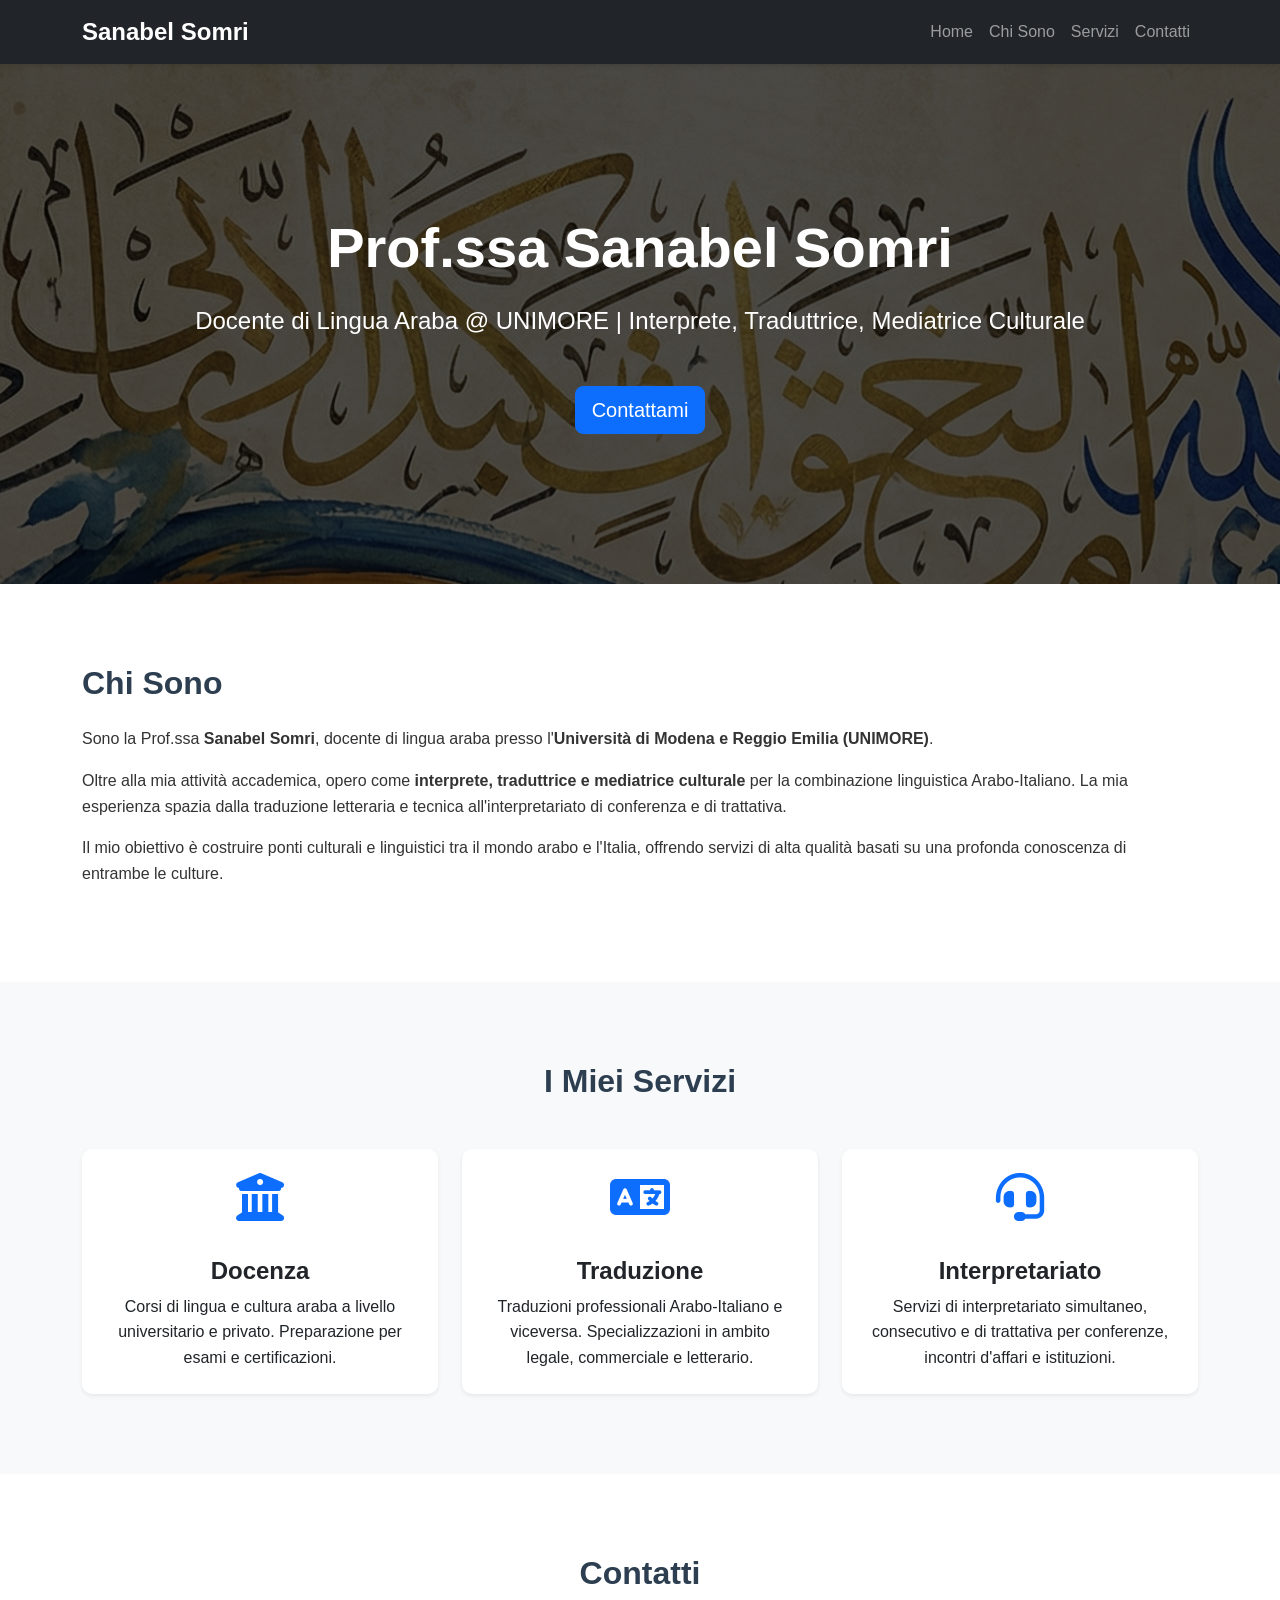
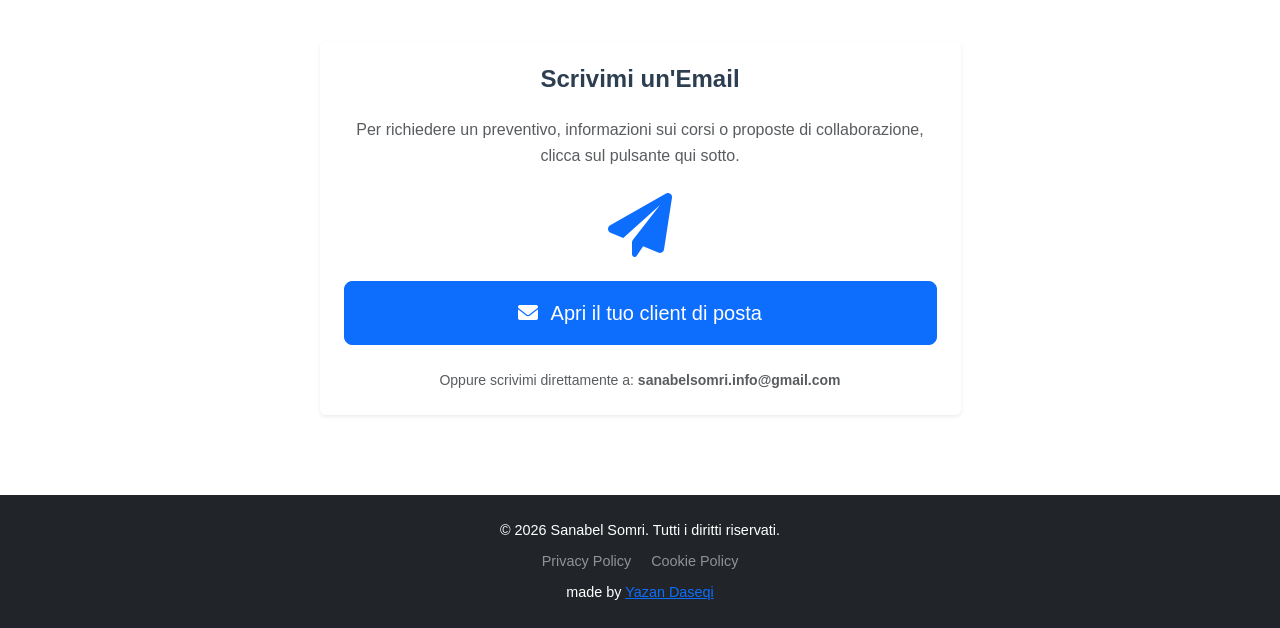
==== index.html @ 37f61016 "first commit" ====
<!DOCTYPE html>
<html lang="it">
<head>
    <meta charset="UTF-8">
    <meta name="viewport" content="width=device-width, initial-scale=1.0">
    <!-- Meta tag per la SEO e l'accessibilità -->
    <meta name="description" content="Sito ufficiale della Prof.ssa Sanabel Somri, Docente di Lingua Araba all'UNIMORE, Interprete e Traduttrice Arabo-Italiano. Corsi, traduzioni e interpretariato.">
    <title>Prof.ssa Sanabel Somri</title>
    <!-- Bootstrap CSS -->
    <link href="https://cdn.jsdelivr.net/npm/bootstrap@5.3.0/dist/css/bootstrap.min.css" rel="stylesheet">
    <!-- Font Awesome per le icone -->
    <link rel="stylesheet" href="https://cdnjs.cloudflare.com/ajax/libs/font-awesome/6.0.0/css/all.min.css">
    <!-- Custom CSS -->
    <link rel="stylesheet" href="style.css">

</head>
<body>

    <!-- Navbar -->
    <nav class="navbar navbar-expand-lg navbar-dark bg-dark sticky-top">
        <div class="container">
            <a class="navbar-brand" href="#">Sanabel Somri</a>
            <button class="navbar-toggler" type="button" data-bs-toggle="collapse" data-bs-target="#navbarNav">
                <span class="navbar-toggler-icon"></span>
            </button>
            <div class="collapse navbar-collapse" id="navbarNav">
                <ul class="navbar-nav ms-auto">
                    <li class="nav-item"><a class="nav-link" href="#home">Home</a></li>
                    <li class="nav-item"><a class="nav-link" href="#chi-sono">Chi Sono</a></li>
                    <li class="nav-item"><a class="nav-link" href="#servizi">Servizi</a></li>
                    <li class="nav-item"><a class="nav-link" href="#contatti">Contatti</a></li>
                </ul>
            </div>
        </div>
    </nav>

    <!-- Hero Section -->
    <header id="home" class="hero-section d-flex align-items-center">
        <div class="container">
            <h1 class="display-4 fw-bold">Prof.ssa Sanabel Somri</h1>
            <p class="lead">Docente di Lingua Araba @ UNIMORE | Interprete, Traduttrice, Mediatrice Culturale</p>
            <a href="#contatti" class="btn btn-primary btn-lg mt-3">Contattami</a>
        </div>
    </header>

    <!-- Chi Sono Section -->
    <section id="chi-sono" class="section-padding">
        <div class="container">
            <div class="row align-items-center">
                <div class="col-md-12">
                    <h2 class="mb-4">Chi Sono</h2>
                    <p>Sono la Prof.ssa <strong>Sanabel Somri</strong>, docente di lingua araba presso l'<strong>Università di Modena e Reggio Emilia (UNIMORE)</strong>.</p>
                    <p>Oltre alla mia attività accademica, opero come <strong>interprete, traduttrice e mediatrice culturale</strong> per la combinazione linguistica Arabo-Italiano. La mia esperienza spazia dalla traduzione letteraria e tecnica all'interpretariato di conferenza e di trattativa.</p>
                    <p>Il mio obiettivo è costruire ponti culturali e linguistici tra il mondo arabo e l'Italia, offrendo servizi di alta qualità basati su una profonda conoscenza di entrambe le culture.</p>
                </div>
            </div>
        </div>
    </section>

    <!-- Servizi Section -->
    <section id="servizi" class="section-padding bg-light">
        <div class="container">
            <h2 class="text-center mb-5">I Miei Servizi</h2>
            <div class="row g-4">
                <div class="col-md-4">
                    <div class="card service-card p-4 border-0 shadow-sm">
                        <div class="text-center mb-3">
                            <i class="fas fa-university fa-3x text-primary" aria-hidden="true"></i>
                        </div>
                        <h4 class="card-title text-center">Docenza</h4>
                        <p class="card-text text-center">Corsi di lingua e cultura araba a livello universitario e privato. Preparazione per esami e certificazioni.</p>
                    </div>
                </div>
                <div class="col-md-4">
                    <div class="card service-card p-4 border-0 shadow-sm">
                        <div class="text-center mb-3">
                            <i class="fas fa-language fa-3x text-primary" aria-hidden="true"></i>
                        </div>
                        <h4 class="card-title text-center">Traduzione</h4>
                        <p class="card-text text-center">Traduzioni professionali Arabo-Italiano e viceversa. Specializzazioni in ambito legale, commerciale e letterario.</p>
                    </div>
                </div>
                <div class="col-md-4">
                    <div class="card service-card p-4 border-0 shadow-sm">
                        <div class="text-center mb-3">
                            <i class="fas fa-headset fa-3x text-primary" aria-hidden="true"></i>
                        </div>
                        <h4 class="card-title text-center">Interpretariato</h4>
                        <p class="card-text text-center">Servizi di interpretariato simultaneo, consecutivo e di trattativa per conferenze, incontri d'affari e istituzioni.</p>
                    </div>
                </div>
            </div>
        </div>
    </section>

    <!-- Contatti Section -->
    <section id="contatti" class="section-padding">
        <div class="container">
            <h2 class="text-center mb-5">Contatti</h2>
            

            <div class="row justify-content-center">
                <div class="col-md-7">
                    <div class="card h-100 border-0 shadow-sm p-4 text-center d-flex flex-column justify-content-center">
                        <h4 class="mb-4">Scrivimi un'Email</h4>
                        <p class="mb-4 text-muted">
                            Per richiedere un preventivo, informazioni sui corsi o proposte di collaborazione, clicca sul pulsante qui sotto.
                        </p>

                        <i class="fas fa-paper-plane fa-4x text-primary mb-4" aria-hidden="true"></i>

                        <a href="mailto:sanabelsomri.info@gmail.com?subject=Richiesta%20informazioni%20dal%20sito%20web" class="btn btn-primary btn-lg w-100 py-3 mt-auto">
                            <i class="fas fa-envelope me-2" aria-hidden="true"></i> Apri il tuo client di posta
                        </a>

                        <div class="mt-4 small text-muted">
                            Oppure scrivimi direttamente a: <strong>sanabelsomri.info@gmail.com</strong>
                        </div>
                    </div>
                </div>
            </div>
        </div>
    </section>

    <!-- Footer -->
    <footer class="bg-dark text-white py-4 text-center">
        <div class="container">
            <p class="mb-0">&copy; 2026 Sanabel Somri. Tutti i diritti riservati.</p>
        </div>
        <div class="mt-2">
                <a href="privacy.html" class="text-white-50 text-decoration-none me-3">Privacy Policy</a>
                <a href="cookie.html" class="text-white-50 text-decoration-none">Cookie Policy</a>
        </div>
                <div class="mt-2">made by <a href="https://github.com/Yaz4">Yazan Daseqi</a></div>

    </footer>

    <!-- Bootstrap JS -->
    <script src="https://cdn.jsdelivr.net/npm/bootstrap@5.3.0/dist/js/bootstrap.bundle.min.js"></script>
</body>
</html>
---- style.css ----
/* Global Styles */
body {
    font-family: 'Segoe UI', Tahoma, Geneva, Verdana, sans-serif;
    line-height: 1.6;
    color: #333;
}

h1, h2, h3, h4, h5, h6 {
    font-weight: 700;
    color: #2c3e50;
}

/* Navbar Customization */
.navbar {
    box-shadow: 0 2px 4px rgba(0,0,0,0.1);
}

.navbar-brand {
    font-weight: bold;
    font-size: 1.5rem;
}

/* Hero Section */
.hero-section {
    /* Fallback background color */
    background-color: #2c3e50;
    /* Gradient overlay */
    background-image: linear-gradient(rgba(0, 0, 0, 0.7), rgba(0, 0, 0, 0.7)), url('./sfondo calligrafia.png');
    color: white;
    padding: 150px 0;
    text-align: center;
    margin-bottom: 0;
}

.hero-section h1 {
    color: white;
    margin-bottom: 20px;
}

.hero-section .lead {
    font-size: 1.5rem;
    margin-bottom: 30px;
    font-weight: 300;
}

/* Section Padding */
.section-padding {
    padding: 80px 0;
}

/* Service Cards */
.service-card {
    transition: all 0.3s ease;
    border-radius: 10px;
    background: white;
    height: 100%;
}

.service-card:hover {
    transform: translateY(-10px);
    box-shadow: 0 15px 30px rgba(0,0,0,0.1) !important;
}

.service-card i {
    color: #3498db; /* Primary color */
    margin-bottom: 20px;
}

/* Contact Section */
.contact-item {
    text-align: center;
    padding: 20px;
    min-width: 200px;
}

.contact-item i {
    color: #3498db;
    margin-bottom: 15px;
}

.contact-item a {
    color: #333;
    font-weight: 500;
    transition: color 0.3s;
}

.contact-item a:hover {
    color: #3498db;
}

/* Footer */
footer {
    background-color: #2c3e50;
    color: rgba(255,255,255,0.7);
    padding: 30px 0;
    font-size: 0.9rem;
}
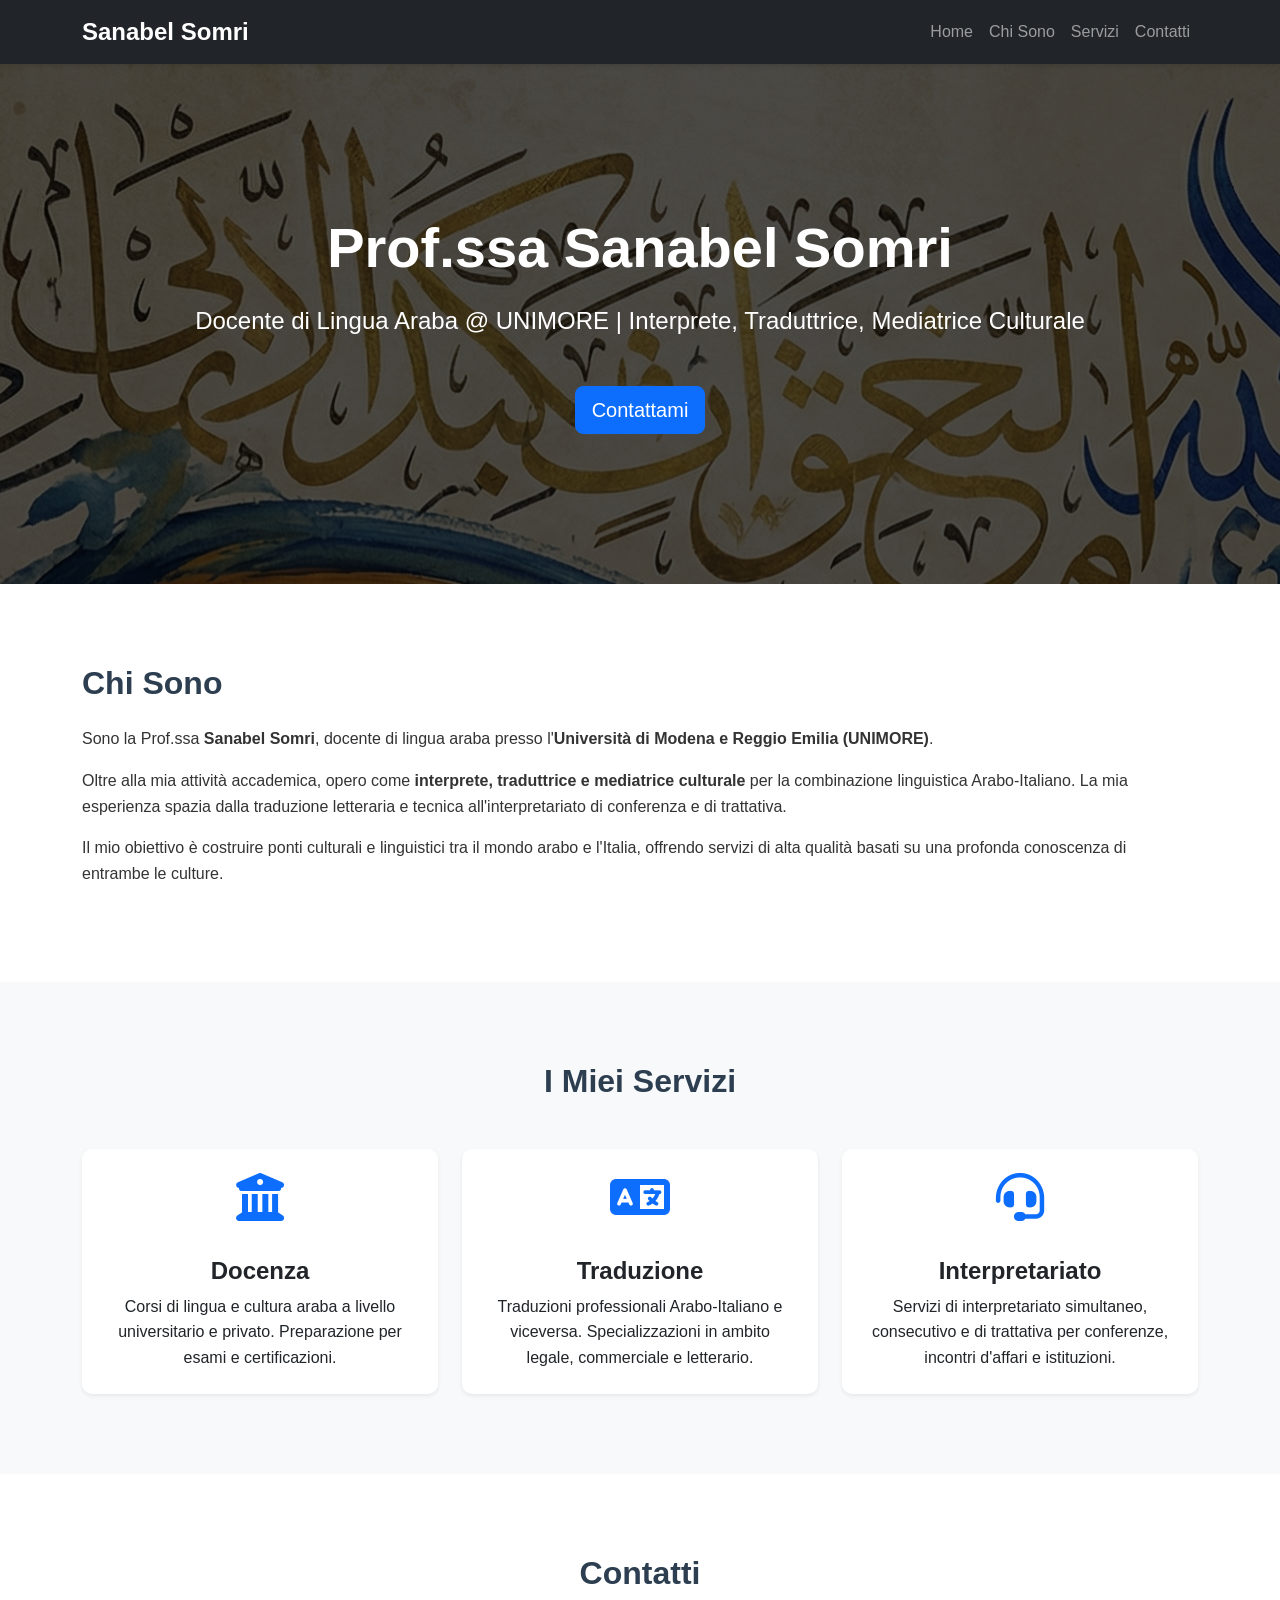
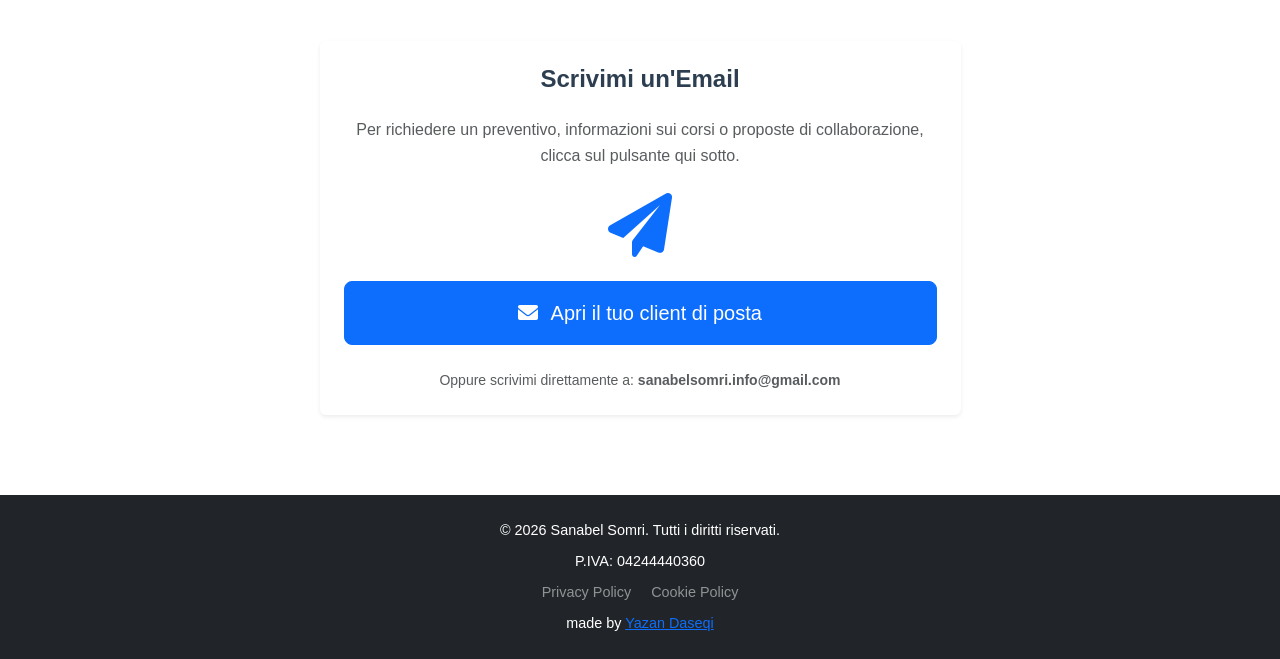
==== commit 279307fb: "P.IVA added" ====
--- a/index.html
+++ b/index.html
@@ -127,6 +127,8 @@
         <div class="container">
             <p class="mb-0">&copy; 2026 Sanabel Somri. Tutti i diritti riservati.</p>
         </div>
+        <div class="mt-2">P.IVA: 04244440360</a></div>
+
         <div class="mt-2">
                 <a href="privacy.html" class="text-white-50 text-decoration-none me-3">Privacy Policy</a>
                 <a href="cookie.html" class="text-white-50 text-decoration-none">Cookie Policy</a>
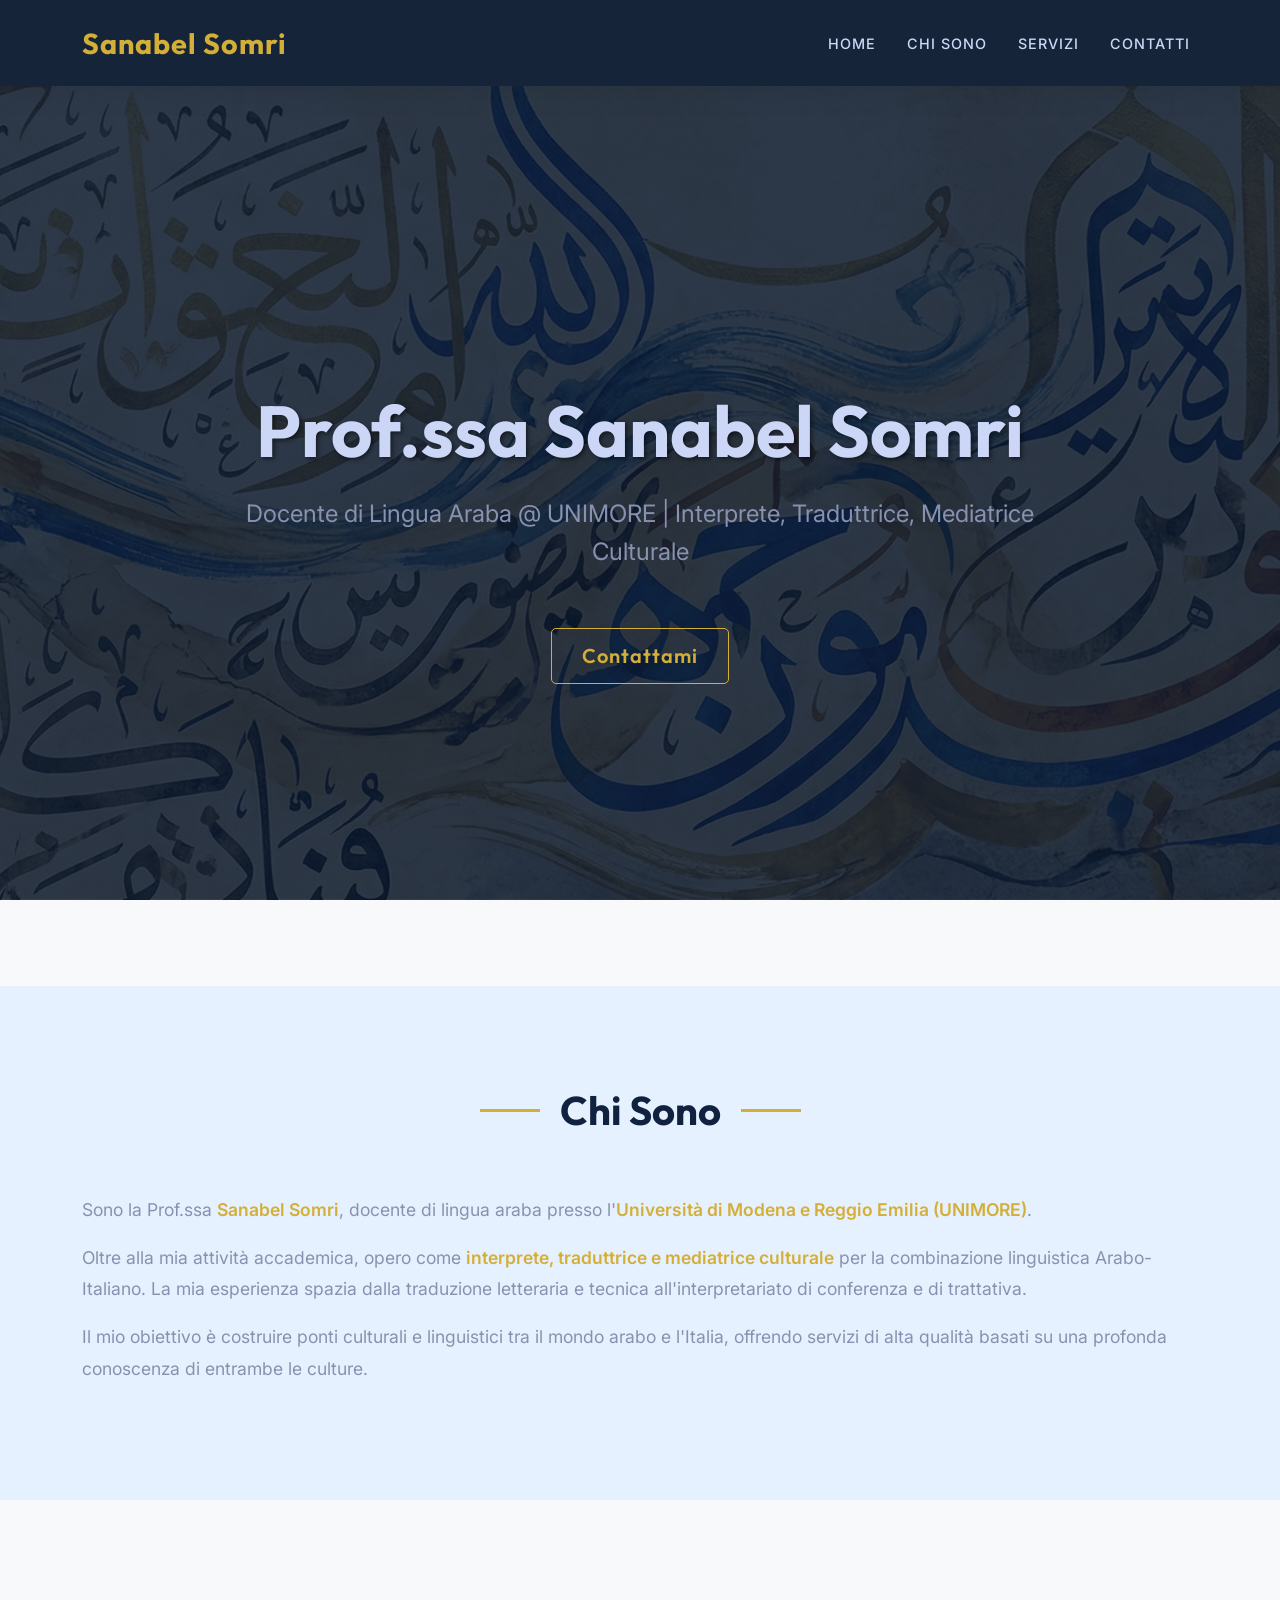
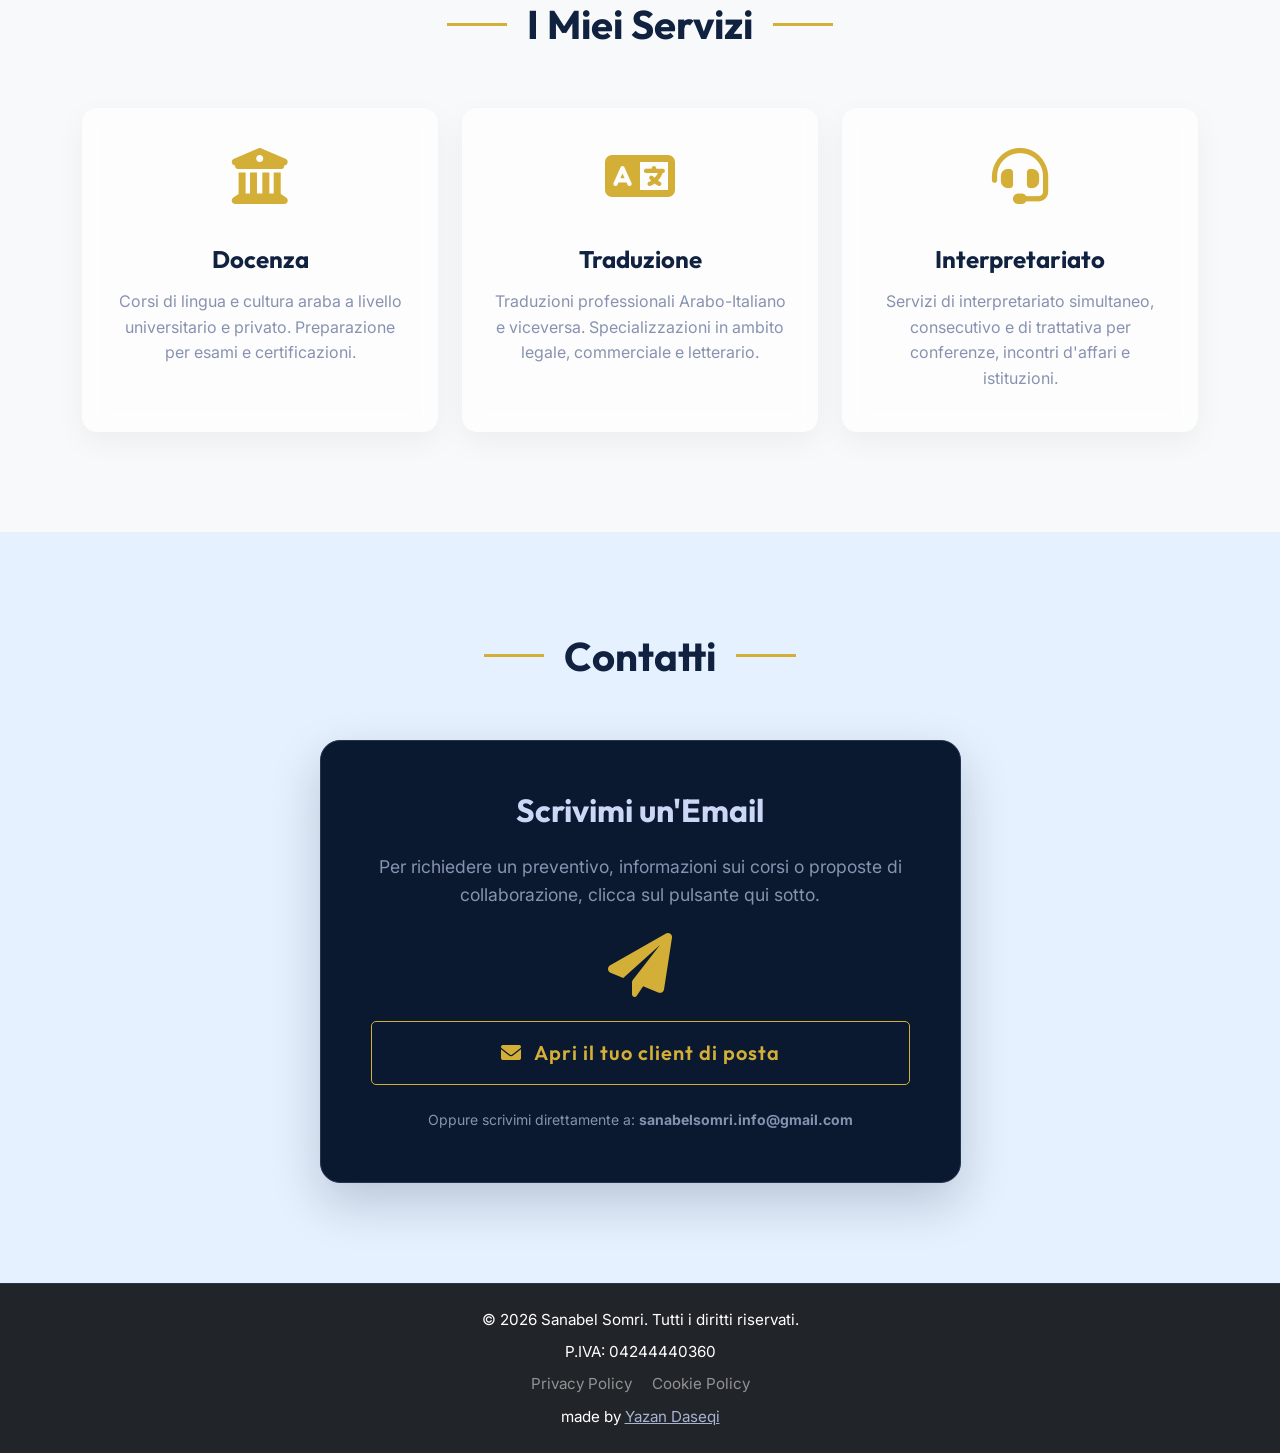
==== commit a4239a33: "personal portfolio added, restyling" ====
--- a/index.html
+++ b/index.html
@@ -5,14 +5,56 @@
     <meta name="viewport" content="width=device-width, initial-scale=1.0">
     <!-- Meta tag per la SEO e l'accessibilità -->
     <meta name="description" content="Sito ufficiale della Prof.ssa Sanabel Somri, Docente di Lingua Araba all'UNIMORE, Interprete e Traduttrice Arabo-Italiano. Corsi, traduzioni e interpretariato.">
-    <title>Prof.ssa Sanabel Somri</title>
+    <meta name="google-site-verification" content="mqMObWRAL7nBbNqwJmrEKO1M_ycxsN4a1H0t5RjBO6Q" />
+    <title>Prof.ssa Sanabel Somri - Docente, Interprete e Traduttrice Arabo</title>
     <!-- Bootstrap CSS -->
     <link href="https://cdn.jsdelivr.net/npm/bootstrap@5.3.0/dist/css/bootstrap.min.css" rel="stylesheet">
     <!-- Font Awesome per le icone -->
     <link rel="stylesheet" href="https://cdnjs.cloudflare.com/ajax/libs/font-awesome/6.0.0/css/all.min.css">
+    <!-- Google Fonts -->
+    <link rel="preconnect" href="https://fonts.googleapis.com">
+    <link rel="preconnect" href="https://fonts.gstatic.com" crossorigin>
+    <link href="https://fonts.googleapis.com/css2?family=Inter:wght@300;400;500;600&family=Outfit:wght@400;600;700&display=swap" rel="stylesheet">
+    
+    <!-- AOS CSS for animations -->
+    <link href="https://unpkg.com/aos@2.3.1/dist/aos.css" rel="stylesheet">
+    
     <!-- Custom CSS -->
     <link rel="stylesheet" href="style.css">
-
+    <script type="application/ld+json">
+    {
+    "@context": "https://schema.org",
+    "@type": "Person",
+    "name": "Sanabel Somri",
+    "honorificPrefix": "Prof.ssa",
+    "jobTitle": [
+        "Docente di Lingua Araba",
+        "Interprete",
+        "Traduttrice",
+        "Mediatrice Culturale"
+    ],
+    "url": "https://somrisanabel.com/",
+    "email": "sanabelsomri.info@gmail.com",
+    "affiliation": {
+        "@type": "Organization",
+        "name": "Università di Modena e Reggio Emilia",
+        "alternateName": "UNIMORE"
+    },
+    "knowsLanguage": [
+        {
+        "@type": "Language",
+        "name": "Arabic",
+        "alternateName": "ar"
+        },
+        {
+        "@type": "Language",
+        "name": "Italian",
+        "alternateName": "it"
+        }
+    ],
+    "description": "Docente di Lingua Araba presso UNIMORE, Interprete, Traduttrice e Mediatrice Culturale per la combinazione Arabo-Italiano."
+    }
+    </script>
 </head>
 <body>
 
@@ -36,8 +78,8 @@
 
     <!-- Hero Section -->
     <header id="home" class="hero-section d-flex align-items-center">
-        <div class="container">
-            <h1 class="display-4 fw-bold">Prof.ssa Sanabel Somri</h1>
+        <div class="container" data-aos="fade-up" data-aos-duration="1000">
+            <h1 class="fw-bold">Prof.ssa Sanabel Somri</h1>
             <p class="lead">Docente di Lingua Araba @ UNIMORE | Interprete, Traduttrice, Mediatrice Culturale</p>
             <a href="#contatti" class="btn btn-primary btn-lg mt-3">Contattami</a>
         </div>
@@ -47,8 +89,8 @@
     <section id="chi-sono" class="section-padding">
         <div class="container">
             <div class="row align-items-center">
-                <div class="col-md-12">
-                    <h2 class="mb-4">Chi Sono</h2>
+                <div class="col-md-12" data-aos="fade-up" data-aos-duration="1000">
+                    <h2 class="section-title">Chi Sono</h2>
                     <p>Sono la Prof.ssa <strong>Sanabel Somri</strong>, docente di lingua araba presso l'<strong>Università di Modena e Reggio Emilia (UNIMORE)</strong>.</p>
                     <p>Oltre alla mia attività accademica, opero come <strong>interprete, traduttrice e mediatrice culturale</strong> per la combinazione linguistica Arabo-Italiano. La mia esperienza spazia dalla traduzione letteraria e tecnica all'interpretariato di conferenza e di trattativa.</p>
                     <p>Il mio obiettivo è costruire ponti culturali e linguistici tra il mondo arabo e l'Italia, offrendo servizi di alta qualità basati su una profonda conoscenza di entrambe le culture.</p>
@@ -60,30 +102,30 @@
     <!-- Servizi Section -->
     <section id="servizi" class="section-padding bg-light">
         <div class="container">
-            <h2 class="text-center mb-5">I Miei Servizi</h2>
+            <h2 class="section-title" data-aos="fade-up">I Miei Servizi</h2>
             <div class="row g-4">
-                <div class="col-md-4">
-                    <div class="card service-card p-4 border-0 shadow-sm">
+                <div class="col-md-4" data-aos="fade-up" data-aos-delay="100">
+                    <div class="card service-card border-0">
                         <div class="text-center mb-3">
-                            <i class="fas fa-university fa-3x text-primary" aria-hidden="true"></i>
+                            <i class="fas fa-university" aria-hidden="true"></i>
                         </div>
                         <h4 class="card-title text-center">Docenza</h4>
                         <p class="card-text text-center">Corsi di lingua e cultura araba a livello universitario e privato. Preparazione per esami e certificazioni.</p>
                     </div>
                 </div>
-                <div class="col-md-4">
-                    <div class="card service-card p-4 border-0 shadow-sm">
+                <div class="col-md-4" data-aos="fade-up" data-aos-delay="200">
+                    <div class="card service-card border-0">
                         <div class="text-center mb-3">
-                            <i class="fas fa-language fa-3x text-primary" aria-hidden="true"></i>
+                            <i class="fas fa-language" aria-hidden="true"></i>
                         </div>
                         <h4 class="card-title text-center">Traduzione</h4>
                         <p class="card-text text-center">Traduzioni professionali Arabo-Italiano e viceversa. Specializzazioni in ambito legale, commerciale e letterario.</p>
                     </div>
                 </div>
-                <div class="col-md-4">
-                    <div class="card service-card p-4 border-0 shadow-sm">
+                <div class="col-md-4" data-aos="fade-up" data-aos-delay="300">
+                    <div class="card service-card border-0">
                         <div class="text-center mb-3">
-                            <i class="fas fa-headset fa-3x text-primary" aria-hidden="true"></i>
+                            <i class="fas fa-headset" aria-hidden="true"></i>
                         </div>
                         <h4 class="card-title text-center">Interpretariato</h4>
                         <p class="card-text text-center">Servizi di interpretariato simultaneo, consecutivo e di trattativa per conferenze, incontri d'affari e istituzioni.</p>
@@ -96,24 +138,24 @@
     <!-- Contatti Section -->
     <section id="contatti" class="section-padding">
         <div class="container">
-            <h2 class="text-center mb-5">Contatti</h2>
+            <h2 class="section-title" data-aos="fade-up">Contatti</h2>
             
 
             <div class="row justify-content-center">
-                <div class="col-md-7">
-                    <div class="card h-100 border-0 shadow-sm p-4 text-center d-flex flex-column justify-content-center">
+                <div class="col-md-7" data-aos="zoom-in" data-aos-duration="800">
+                    <div class="contact-card text-center d-flex flex-column justify-content-center">
                         <h4 class="mb-4">Scrivimi un'Email</h4>
-                        <p class="mb-4 text-muted">
+                        <p class="mb-4">
                             Per richiedere un preventivo, informazioni sui corsi o proposte di collaborazione, clicca sul pulsante qui sotto.
                         </p>
 
-                        <i class="fas fa-paper-plane fa-4x text-primary mb-4" aria-hidden="true"></i>
+                        <i class="fas fa-paper-plane fa-4x mb-4" aria-hidden="true"></i>
 
                         <a href="mailto:sanabelsomri.info@gmail.com?subject=Richiesta%20informazioni%20dal%20sito%20web" class="btn btn-primary btn-lg w-100 py-3 mt-auto">
                             <i class="fas fa-envelope me-2" aria-hidden="true"></i> Apri il tuo client di posta
                         </a>
 
-                        <div class="mt-4 small text-muted">
+                        <div class="mt-4 small" style="color: var(--slate);">
                             Oppure scrivimi direttamente a: <strong>sanabelsomri.info@gmail.com</strong>
                         </div>
                     </div>
@@ -127,17 +169,26 @@
         <div class="container">
             <p class="mb-0">&copy; 2026 Sanabel Somri. Tutti i diritti riservati.</p>
         </div>
-        <div class="mt-2">P.IVA: 04244440360</a></div>
+        <div class="mt-2">P.IVA: 04244440360</div>
 
         <div class="mt-2">
                 <a href="privacy.html" class="text-white-50 text-decoration-none me-3">Privacy Policy</a>
                 <a href="cookie.html" class="text-white-50 text-decoration-none">Cookie Policy</a>
         </div>
-                <div class="mt-2">made by <a href="https://github.com/Yaz4">Yazan Daseqi</a></div>
+                <div class="mt-2">made by <a href="https://personal-portfolio.dsqyzn.workers.dev/">Yazan Daseqi</a></div>
 
     </footer>
 
     <!-- Bootstrap JS -->
     <script src="https://cdn.jsdelivr.net/npm/bootstrap@5.3.0/dist/js/bootstrap.bundle.min.js"></script>
+    
+    <!-- AOS JS -->
+    <script src="https://unpkg.com/aos@2.3.1/dist/aos.js"></script>
+    <script>
+        AOS.init({
+            once: true, 
+            offset: 100, 
+        });
+    </script>
 </body>
 </html>
--- a/style.css
+++ b/style.css
@@ -1,97 +1,329 @@
-/* Global Styles */
+:root {
+    --primary-color: #d4af37; /* Warm Gold */
+    --primary-hover: #b5952f;
+    --dark-navy: #0a192f;
+    --light-navy: #112240;
+    --lightest-navy: #233554;
+    --slate: #8892b0;
+    --light-slate: #a8b2d1;
+    --lightest-slate: #ccd6f6;
+    --white: #e6f1ff;
+    --bg-light: #f8f9fa;
+    --font-heading: 'Outfit', sans-serif;
+    --font-body: 'Inter', sans-serif;
+}
+
 body {
-    font-family: 'Segoe UI', Tahoma, Geneva, Verdana, sans-serif;
+    font-family: var(--font-body);
     line-height: 1.6;
-    color: #333;
+    color: var(--light-navy);
+    background-color: var(--bg-light);
 }
 
 h1, h2, h3, h4, h5, h6 {
+    font-family: var(--font-heading);
     font-weight: 700;
-    color: #2c3e50;
+    color: var(--dark-navy);
+}
+
+/* Custom Scrollbar */
+::-webkit-scrollbar {
+    width: 10px;
+}
+::-webkit-scrollbar-track {
+    background: var(--dark-navy);
+}
+::-webkit-scrollbar-thumb {
+    background: var(--lightest-navy);
+    border-radius: 5px;
+}
+::-webkit-scrollbar-thumb:hover {
+    background: var(--slate);
 }
 
 /* Navbar Customization */
 .navbar {
-    box-shadow: 0 2px 4px rgba(0,0,0,0.1);
+    background-color: rgba(10, 25, 47, 0.95) !important;
+    backdrop-filter: blur(10px);
+    -webkit-backdrop-filter: blur(10px);
+    box-shadow: 0 4px 30px rgba(0, 0, 0, 0.1);
+    transition: all 0.3s ease;
+    padding: 15px 0;
 }
 
 .navbar-brand {
-    font-weight: bold;
-    font-size: 1.5rem;
+    font-family: var(--font-heading);
+    font-weight: 700;
+    font-size: 1.8rem;
+    color: var(--primary-color) !important;
+    letter-spacing: 1px;
+}
+
+.nav-link {
+    color: var(--lightest-slate) !important;
+    font-weight: 500;
+    text-transform: uppercase;
+    font-size: 0.9rem;
+    letter-spacing: 1px;
+    margin-left: 15px;
+    transition: color 0.3s ease;
+    position: relative;
+}
+
+.nav-link::after {
+    content: '';
+    position: absolute;
+    width: 0;
+    height: 2px;
+    bottom: 0;
+    left: 0;
+    background-color: var(--primary-color);
+    transition: width 0.3s ease;
+}
+
+.nav-link:hover {
+    color: var(--primary-color) !important;
+}
+
+.nav-link:hover::after {
+    width: 100%;
+}
+
+/* Buttons */
+.btn-primary {
+    background-color: transparent;
+    color: var(--primary-color);
+    border: 1px solid var(--primary-color);
+    padding: 12px 30px;
+    border-radius: 5px;
+    font-family: var(--font-heading);
+    font-weight: 600;
+    letter-spacing: 1px;
+    transition: all 0.3s ease;
+}
+
+.btn-primary:hover {
+    background-color: rgba(212, 175, 55, 0.1);
+    color: var(--primary-color);
+    border-color: var(--primary-color);
+    transform: translateY(-3px);
+    box-shadow: 0 10px 20px -10px rgba(212, 175, 55, 0.5);
 }
 
 /* Hero Section */
 .hero-section {
-    /* Fallback background color */
-    background-color: #2c3e50;
-    /* Gradient overlay */
-    background-image: linear-gradient(rgba(0, 0, 0, 0.7), rgba(0, 0, 0, 0.7)), url('./sfondo calligrafia.png');
-    color: white;
+    background-color: var(--dark-navy);
+    background-image: linear-gradient(rgba(10, 25, 47, 0.85), rgba(10, 25, 47, 0.85)), url('./sfondo_calligrafia.png');
+    background-size: cover;
+    background-position: center;
+    background-attachment: fixed; /* Parallax effect */
+    color: var(--lightest-slate);
+    min-height: 100vh;
     padding: 150px 0;
     text-align: center;
     margin-bottom: 0;
+    position: relative;
+    overflow: hidden;
 }
 
 .hero-section h1 {
-    color: white;
+    color: var(--lightest-slate);
+    font-size: 4.5rem;
     margin-bottom: 20px;
+    text-shadow: 2px 2px 4px rgba(0,0,0,0.5);
 }
 
 .hero-section .lead {
+    color: var(--slate);
     font-size: 1.5rem;
-    margin-bottom: 30px;
-    font-weight: 300;
+    margin-bottom: 40px;
+    font-weight: 400;
+    max-width: 800px;
+    margin-left: auto;
+    margin-right: auto;
 }
 
 /* Section Padding */
 .section-padding {
-    padding: 80px 0;
+    padding: 100px 0;
+}
+
+/* Typography elements */
+.section-title {
+    display: flex;
+    align-items: center;
+    justify-content: center;
+    margin-bottom: 60px;
+    font-size: 2.5rem;
+    color: var(--light-navy);
+}
+
+.section-title::after {
+    content: "";
+    display: block;
+    width: 60px;
+    height: 3px;
+    background-color: var(--primary-color);
+    margin-left: 20px;
+}
+
+.section-title::before {
+    content: "";
+    display: block;
+    width: 60px;
+    height: 3px;
+    background-color: var(--primary-color);
+    margin-right: 20px;
+}
+
+/* Chi Sono Section */
+#chi-sono {
+    background-color: var(--white);
+}
+
+#chi-sono p {
+    font-size: 1.1rem;
+    color: var(--slate);
+    line-height: 1.8;
+}
+
+#chi-sono strong {
+    color: var(--primary-color);
+    font-weight: 600;
 }
 
 /* Service Cards */
+#servizi {
+    background-color: var(--bg-light);
+}
+
 .service-card {
-    transition: all 0.3s ease;
-    border-radius: 10px;
-    background: white;
+    background: rgba(255, 255, 255, 0.7);
+    backdrop-filter: blur(10px);
+    -webkit-backdrop-filter: blur(10px);
+    border: 1px solid rgba(255, 255, 255, 0.3);
+    border-radius: 15px;
+    padding: 40px 30px !important;
     height: 100%;
+    transition: all 0.4s cubic-bezier(0.175, 0.885, 0.32, 1.275);
+    box-shadow: 0 10px 30px rgba(0,0,0,0.05);
+    position: relative;
+    overflow: hidden;
+    z-index: 1;
+}
+
+.service-card::before {
+    content: "";
+    position: absolute;
+    top: 0;
+    left: 0;
+    width: 100%;
+    height: 0;
+    background: var(--dark-navy);
+    transition: all 0.4s ease;
+    z-index: -1;
+    border-radius: 15px;
+}
+
+.service-card:hover::before {
+    height: 100%;
 }
 
 .service-card:hover {
-    transform: translateY(-10px);
-    box-shadow: 0 15px 30px rgba(0,0,0,0.1) !important;
+    transform: translateY(-15px);
+    box-shadow: 0 20px 40px rgba(0,0,0,0.1);
 }
 
 .service-card i {
-    color: #3498db; /* Primary color */
-    margin-bottom: 20px;
+    color: var(--primary-color);
+    font-size: 3.5rem;
+    margin-bottom: 25px;
+    transition: all 0.4s ease;
+}
+
+.service-card h4 {
+    color: var(--light-navy);
+    font-size: 1.5rem;
+    margin-bottom: 15px;
+    transition: all 0.4s ease;
+}
+
+.service-card p {
+    color: var(--slate);
+    transition: all 0.4s ease;
+}
+
+.service-card:hover i,
+.service-card:hover h4,
+.service-card:hover p {
+    color: var(--lightest-slate);
 }
 
 /* Contact Section */
-.contact-item {
-    text-align: center;
-    padding: 20px;
-    min-width: 200px;
-}
-
-.contact-item i {
-    color: #3498db;
-    margin-bottom: 15px;
-}
-
-.contact-item a {
-    color: #333;
-    font-weight: 500;
-    transition: color 0.3s;
-}
-
-.contact-item a:hover {
-    color: #3498db;
+#contatti {
+    background-color: var(--white);
+}
+
+.contact-card {
+    background: var(--dark-navy);
+    border-radius: 20px;
+    padding: 50px;
+    box-shadow: 0 20px 50px rgba(10, 25, 47, 0.2);
+    color: var(--lightest-slate);
+    border: 1px solid var(--lightest-navy);
+}
+
+.contact-card h4 {
+    color: var(--lightest-slate);
+    font-size: 2rem;
+}
+
+.contact-card p {
+    color: var(--slate);
+    font-size: 1.1rem;
+}
+
+.contact-card i.fa-paper-plane {
+    color: var(--primary-color) !important;
+    animation: float 3s ease-in-out infinite;
+}
+
+@keyframes float {
+    0% { transform: translateY(0px); }
+    50% { transform: translateY(-15px); }
+    100% { transform: translateY(0px); }
 }
 
 /* Footer */
 footer {
-    background-color: #2c3e50;
-    color: rgba(255,255,255,0.7);
-    padding: 30px 0;
-    font-size: 0.9rem;
-}
+    background-color: var(--dark-navy);
+    color: var(--slate);
+    padding: 40px 0;
+    font-size: 0.95rem;
+    border-top: 1px solid var(--lightest-navy);
+}
+
+footer a {
+    color: var(--light-slate) !important;
+    transition: color 0.3s ease;
+}
+
+footer a:hover {
+    color: var(--primary-color) !important;
+}
+
+/* Responsive adjustments */
+@media (max-width: 768px) {
+    .hero-section h1 {
+        font-size: 3rem;
+    }
+    .hero-section .lead {
+        font-size: 1.2rem;
+    }
+    .section-title {
+        font-size: 2rem;
+    }
+    .section-title::before, .section-title::after {
+        width: 30px;
+    }
+}
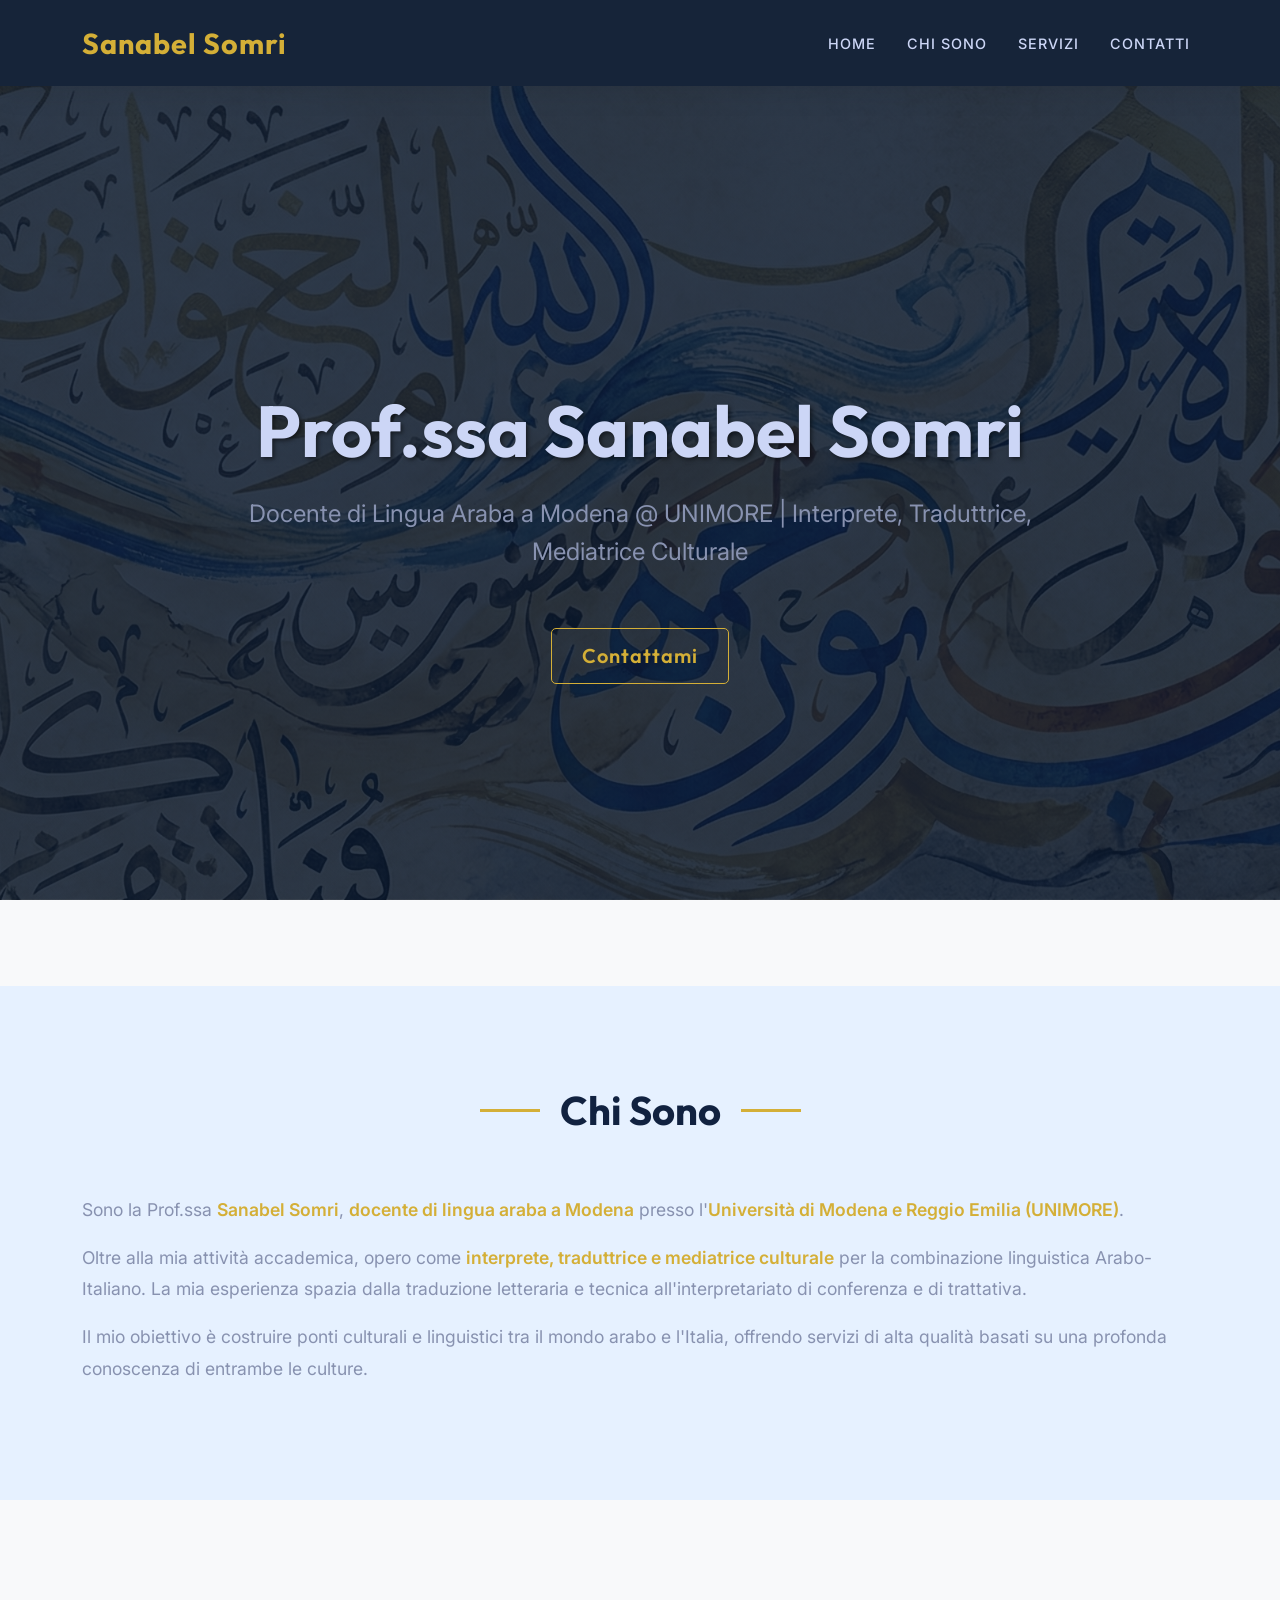
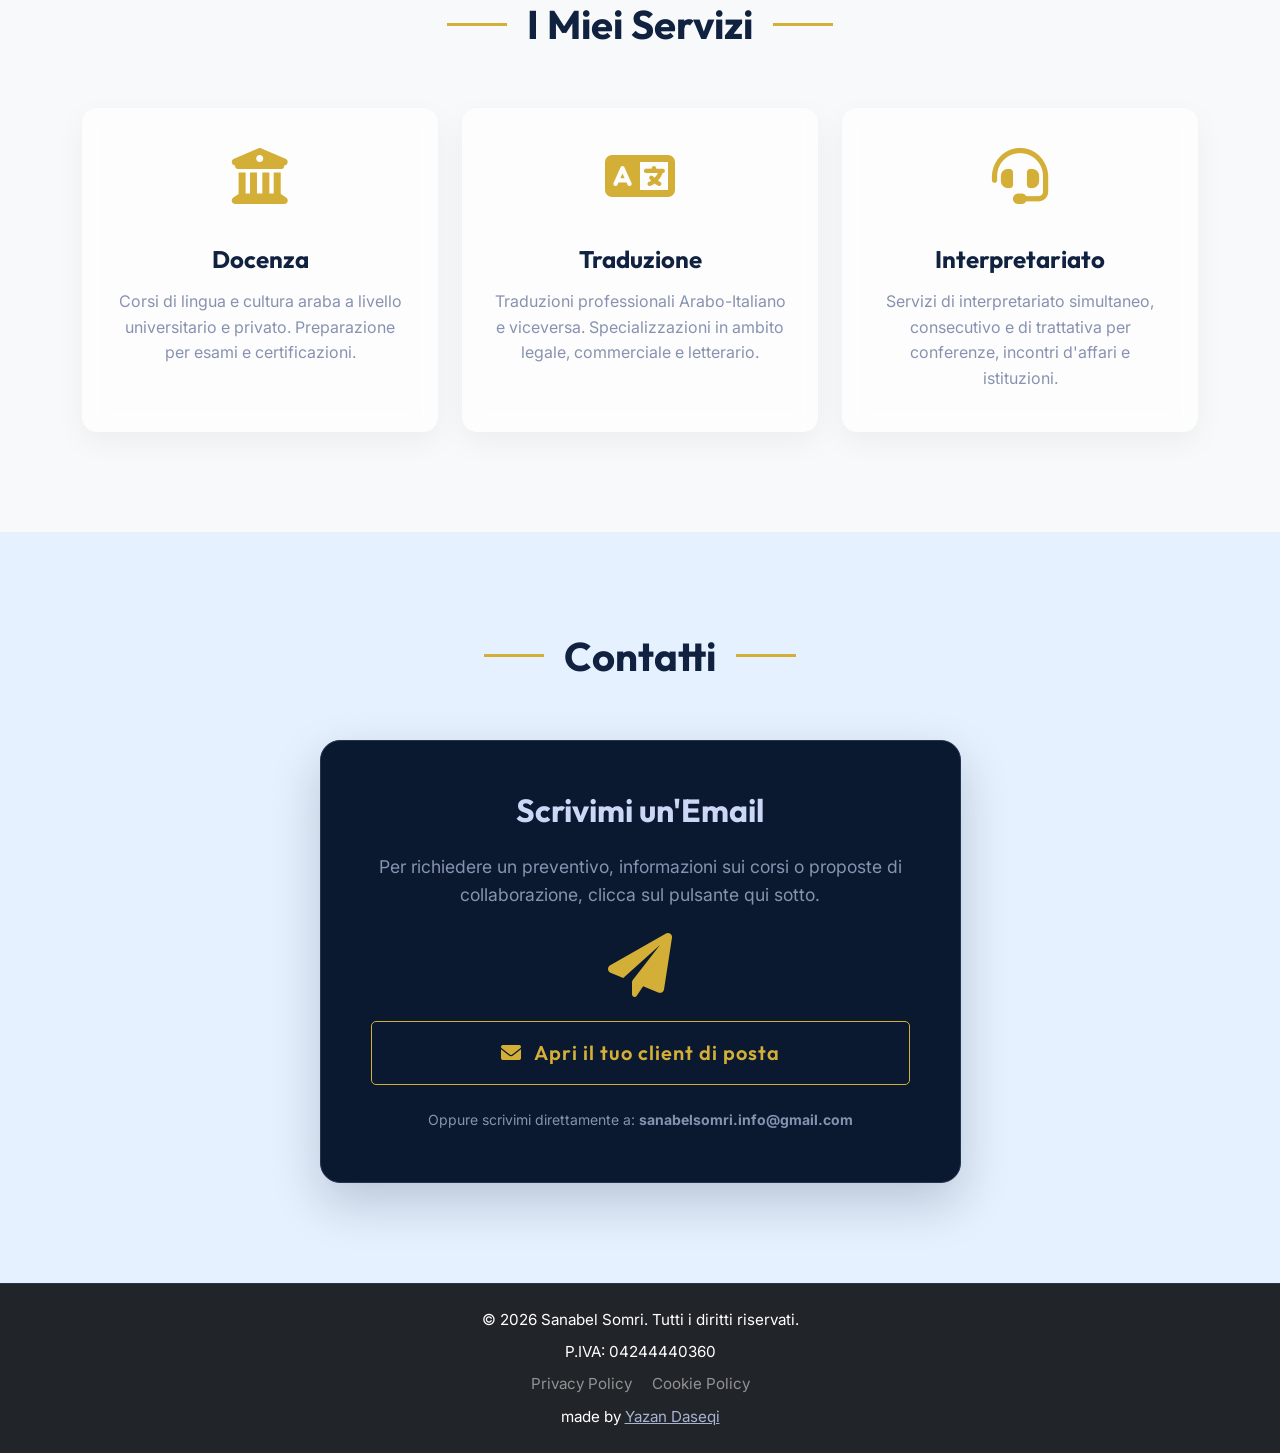
==== commit f4d87330: "robots.txt added" ====
--- a/index.html
+++ b/index.html
@@ -4,9 +4,9 @@
     <meta charset="UTF-8">
     <meta name="viewport" content="width=device-width, initial-scale=1.0">
     <!-- Meta tag per la SEO e l'accessibilità -->
-    <meta name="description" content="Sito ufficiale della Prof.ssa Sanabel Somri, Docente di Lingua Araba all'UNIMORE, Interprete e Traduttrice Arabo-Italiano. Corsi, traduzioni e interpretariato.">
+    <meta name="description" content="Sito ufficiale della Prof.ssa Sanabel Somri, Docente di Lingua Araba a Modena (UNIMORE), Interprete e Traduttrice Arabo-Italiano. Corsi, traduzioni e interpretariato.">
     <meta name="google-site-verification" content="mqMObWRAL7nBbNqwJmrEKO1M_ycxsN4a1H0t5RjBO6Q" />
-    <title>Prof.ssa Sanabel Somri - Docente, Interprete e Traduttrice Arabo</title>
+    <title>Prof.ssa Sanabel Somri - Docente di Lingua Araba a Modena, Interprete e Traduttrice</title>
     <!-- Bootstrap CSS -->
     <link href="https://cdn.jsdelivr.net/npm/bootstrap@5.3.0/dist/css/bootstrap.min.css" rel="stylesheet">
     <!-- Font Awesome per le icone -->
@@ -28,7 +28,7 @@
     "name": "Sanabel Somri",
     "honorificPrefix": "Prof.ssa",
     "jobTitle": [
-        "Docente di Lingua Araba",
+        "Docente di Lingua Araba a Modena",
         "Interprete",
         "Traduttrice",
         "Mediatrice Culturale"
@@ -80,7 +80,7 @@
     <header id="home" class="hero-section d-flex align-items-center">
         <div class="container" data-aos="fade-up" data-aos-duration="1000">
             <h1 class="fw-bold">Prof.ssa Sanabel Somri</h1>
-            <p class="lead">Docente di Lingua Araba @ UNIMORE | Interprete, Traduttrice, Mediatrice Culturale</p>
+            <p class="lead">Docente di Lingua Araba a Modena @ UNIMORE | Interprete, Traduttrice, Mediatrice Culturale</p>
             <a href="#contatti" class="btn btn-primary btn-lg mt-3">Contattami</a>
         </div>
     </header>
@@ -91,7 +91,7 @@
             <div class="row align-items-center">
                 <div class="col-md-12" data-aos="fade-up" data-aos-duration="1000">
                     <h2 class="section-title">Chi Sono</h2>
-                    <p>Sono la Prof.ssa <strong>Sanabel Somri</strong>, docente di lingua araba presso l'<strong>Università di Modena e Reggio Emilia (UNIMORE)</strong>.</p>
+                    <p>Sono la Prof.ssa <strong>Sanabel Somri</strong>, <strong>docente di lingua araba a Modena</strong> presso l'<strong>Università di Modena e Reggio Emilia (UNIMORE)</strong>.</p>
                     <p>Oltre alla mia attività accademica, opero come <strong>interprete, traduttrice e mediatrice culturale</strong> per la combinazione linguistica Arabo-Italiano. La mia esperienza spazia dalla traduzione letteraria e tecnica all'interpretariato di conferenza e di trattativa.</p>
                     <p>Il mio obiettivo è costruire ponti culturali e linguistici tra il mondo arabo e l'Italia, offrendo servizi di alta qualità basati su una profonda conoscenza di entrambe le culture.</p>
                 </div>
